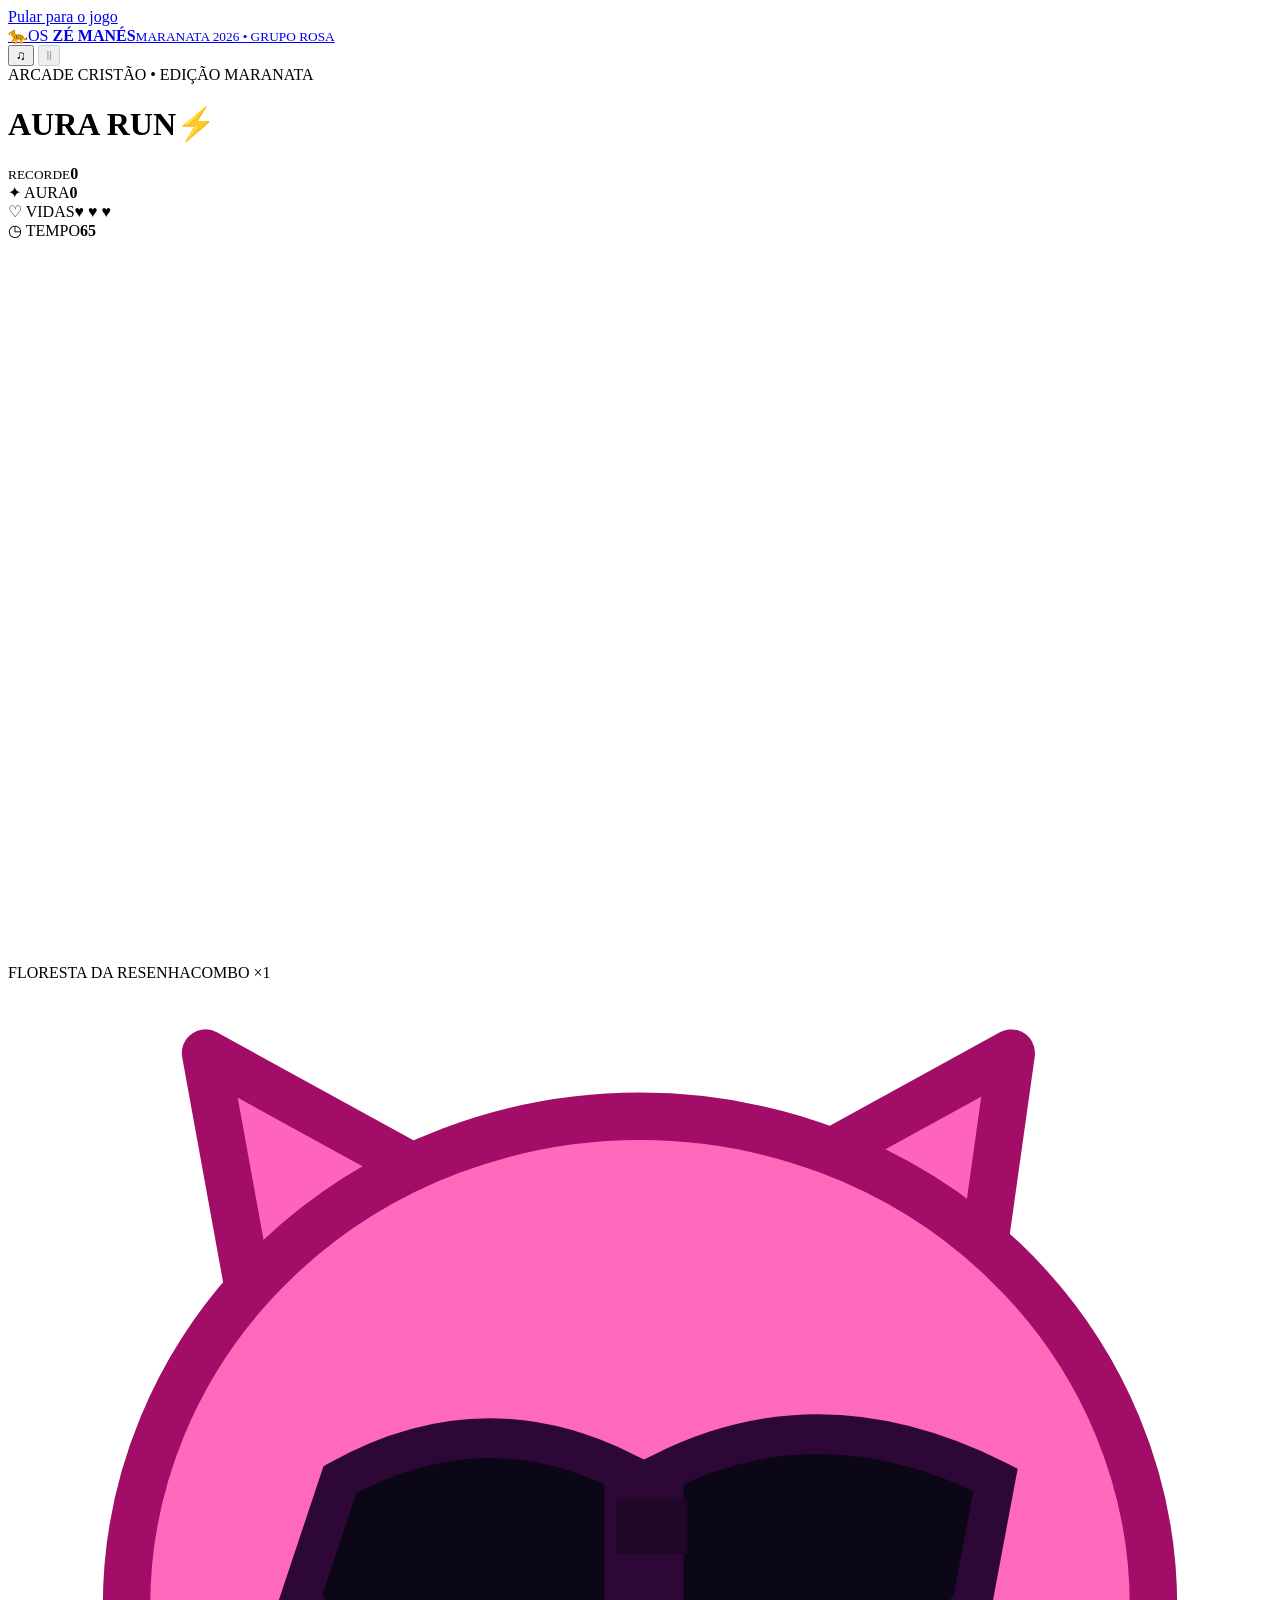
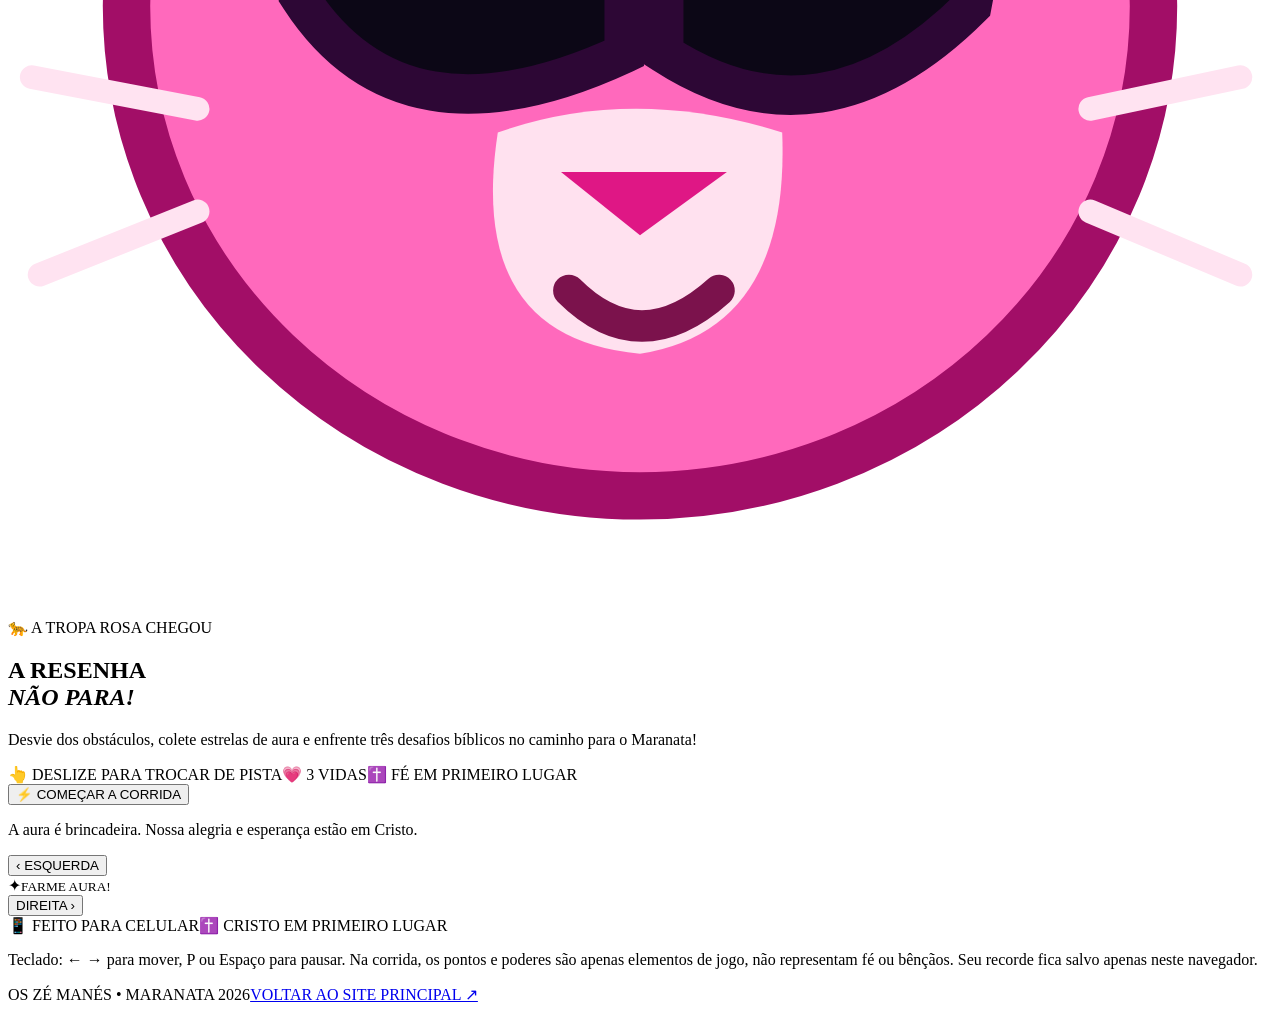
==== jogo/index.html @ 06d8c6da "feat(game): criar página mobile-first Aura Run com HUD e telas do jogo" ====
<!doctype html>
<html lang="pt-BR">
<head>
<meta charset="utf-8">
<meta name="viewport" content="width=device-width, initial-scale=1, viewport-fit=cover">
<meta name="theme-color" content="#15051d">
<meta name="description" content="AURA RUN: um jogo 2D dos Zé Manés para o Maranata 2026. Corra com a Pantera Rosa, colete aura e responda desafios bíblicos!">
<meta property="og:title" content="🐆 AURA RUN — Os Zé Manés">
<meta property="og:description" content="A pantera rosa entrou na corrida! Quantos pontos de aura você consegue farmar?">
<meta property="og:image" content="https://os-mais-mais.vercel.app/assets/2ce24947-ec7f-4dc3-8f23-1fa68746e07c.png">
<meta property="og:type" content="website">
<title>AURA RUN — Os Zé Manés | Maranata 2026</title>
<link rel="icon" type="image/svg+xml" href="favicon.svg">
<link rel="stylesheet" href="game.css">
<script src="game.js" defer></script>
</head>
<body>
<a class="skip" href="#game">Pular para o jogo</a>
<div class="app">
  <header class="app-header">
    <a class="brand" href="/" aria-label="Voltar ao site dos Zé Manés">
      <span class="brand-icon" aria-hidden="true">🐆</span><span>OS <strong>ZÉ MANÉS</strong><small>MARANATA 2026 • GRUPO ROSA</small></span>
    </a>
    <div class="top-actions">
      <button class="small-button" id="soundButton" type="button" aria-pressed="false" title="Ativar ou silenciar efeitos sonoros" aria-label="Ativar som">♫</button>
      <button class="small-button" id="pauseButton" type="button" aria-label="Pausar o jogo" title="Pausar" disabled>Ⅱ</button>
    </div>
  </header>
  <main>
    <div class="title-row">
      <div><div class="eyebrow"><span class="spark"></span> ARCADE CRISTÃO • EDIÇÃO MARANATA</div><h1>AURA <span>RUN</span><span class="title-bolt">⚡</span></h1></div>
      <div class="best-chip"><small>RECORDE</small><strong id="bestScore">0</strong></div>
    </div>
    <section id="game" class="game-shell" aria-label="Jogo Aura Run">
      <div class="hud" aria-label="Pontuação e status">
        <div class="hud-pill"><span>✦ AURA</span><strong id="score">0</strong></div>
        <div class="hud-pill"><span>♡ VIDAS</span><strong id="hearts" class="hearts">♥ ♥ ♥</strong></div>
        <div class="hud-pill"><span>◷ TEMPO</span><strong id="timer">65</strong></div>
      </div>
      <canvas id="gameCanvas" width="420" height="720" role="img" aria-label="Corrida 2D de três pistas. Use os botões ou arraste para mudar de pista e coletar estrelas rosa.">Seu navegador não suporta Canvas. Tente um navegador atualizado.</canvas>
      <div class="world-bottom"><span id="zoneName">FLORESTA DA RESENHA</span><span id="comboText">COMBO ×1</span></div>
      <div class="toast" id="gameToast" role="status" aria-live="polite"></div>
      <section class="overlay" id="startOverlay" aria-labelledby="startTitle">
        <div class="overlay-inner intro-panel">
          <div class="mascot-ring"><svg class="intro-cat" viewBox="0 0 160 156" role="img" aria-label="Pantera rosa de óculos"><path d="M35 64 25 9 76 37 127 9 119 66" fill="#ff64bc" stroke="#a20e67" stroke-width="6" stroke-linejoin="round"/><path d="M41 57 38 29 63 47 M116 57 122 29 97 47" fill="#ffd0eb"/><ellipse cx="80" cy="79" rx="65" ry="62" fill="#ff69bc" stroke="#a20e67" stroke-width="6"/><path d="M42 63 Q60 53 78 62 L78 85 Q50 98 37 78Z M83 62 Q103 52 125 63 L122 79 Q103 98 83 85Z" fill="#0c0716" stroke="#2d0735" stroke-width="5"/><path d="M77 69H86" stroke="#1f0826" stroke-width="7"/><path d="M62 95 Q79 89 98 95 Q99 120 80 123 Q58 121 62 95Z" fill="#ffe1ef"/><path d="M70 100 80 108 91 100" fill="#df1785"/><path d="M71 115 Q80 124 90 115" stroke="#7b124c" stroke-width="4" fill="none" stroke-linecap="round"/><path d="M24 92 3 88 M24 105 4 113 M137 92 156 88 M137 105 156 113" stroke="#ffe3f1" stroke-width="3" stroke-linecap="round"/></svg></div>
          <span class="panel-kicker">🐆 A TROPA ROSA CHEGOU</span>
          <h2 id="startTitle">A RESENHA<br><em>NÃO PARA!</em></h2>
          <p>Desvie dos obstáculos, colete estrelas de aura e enfrente três desafios bíblicos no caminho para o Maranata!</p>
          <div class="howto"><span>👆 DESLIZE PARA TROCAR DE PISTA</span><span>💗 3 VIDAS</span><span>✝️ FÉ EM PRIMEIRO LUGAR</span></div>
          <button id="startButton" type="button" class="action primary">⚡ COMEÇAR A CORRIDA</button>
          <p class="panel-footnote">A aura é brincadeira. Nossa alegria e esperança estão em Cristo.</p>
        </div>
      </section>
      <section class="overlay" id="quizOverlay" aria-labelledby="quizTitle" hidden>
        <div class="overlay-inner quiz-panel">
          <span id="quizProgress" class="panel-kicker">📖 DESAFIO BÍBLICO 1/3</span>
          <h2 id="quizTitle">HORA DA PALAVRA!</h2>
          <p id="quizQuestion" class="quiz-question"></p>
          <div id="quizChoices" class="quiz-choices" role="group" aria-label="Alternativas da pergunta"></div>
          <p id="quizFeedback" class="quiz-feedback" role="status"></p>
          <button id="quizNext" class="action primary" type="button" hidden>CONTINUAR CORRIDA →</button>
          <div class="quiz-ref" id="quizReference"></div>
        </div>
      </section>
      <section class="overlay" id="pauseOverlay" aria-labelledby="pauseTitle" hidden>
        <div class="overlay-inner pause-panel">
          <div class="panel-kicker">PAUSA NA RESENHA</div><h2 id="pauseTitle">TÁ TUDO BEM! 🐆</h2><p>Respira e volta quando estiver pronto.</p>
          <button class="action primary" id="resumeButton" type="button">▶ CONTINUAR</button>
          <button class="action secondary" id="exitButton" type="button">↻ COMEÇAR DE NOVO</button>
        </div>
      </section>
      <section class="overlay" id="endOverlay" aria-labelledby="endTitle" hidden>
        <div class="overlay-inner result-panel">
          <div id="endIcon" class="result-icon" aria-hidden="true">🏆</div><span id="endTag" class="panel-kicker">MARANATA 2026</span>
          <h2 id="endTitle">VOCÊ É LENDÁRIO!</h2>
          <div class="result-score"><small>AURA FARMADA</small><strong id="finalScore">0</strong></div>
          <p id="endMessage"></p>
          <div class="result-reference">“Oh! Quão bom e quão suave é que os irmãos vivam em união!” — Salmos 133:1</div>
          <button id="playAgain" class="action primary" type="button">↻ JOGAR NOVAMENTE</button>
          <button id="shareButton" class="action secondary" type="button">📲 DESAFIAR OS AMIGOS</button>
          <a class="text-link" href="/">← VOLTAR AO SITE DOS ZÉ MANÉS</a>
        </div>
      </section>
    </section>
    <div class="controls" aria-label="Controles da pantera">
      <button id="leftButton" type="button" aria-label="Mover para esquerda"><span aria-hidden="true">‹</span> ESQUERDA</button>
      <div class="control-center"><span>✦</span><small>FARME AURA!</small></div>
      <button id="rightButton" type="button" aria-label="Mover para direita">DIREITA <span aria-hidden="true">›</span></button>
    </div>
    <div class="bottom-row"><span>📱 FEITO PARA CELULAR</span><span>✝️ CRISTO EM PRIMEIRO LUGAR</span></div>
    <p class="game-disclaimer">Teclado: ← → para mover, P ou Espaço para pausar. Na corrida, os pontos e poderes são apenas elementos de jogo, não representam fé ou bênçãos. Seu recorde fica salvo apenas neste navegador.</p>
  </main>
  <footer><span>OS ZÉ MANÉS • MARANATA 2026</span><a href="/">VOLTAR AO SITE PRINCIPAL ↗</a></footer>
</div>
</body>
</html>
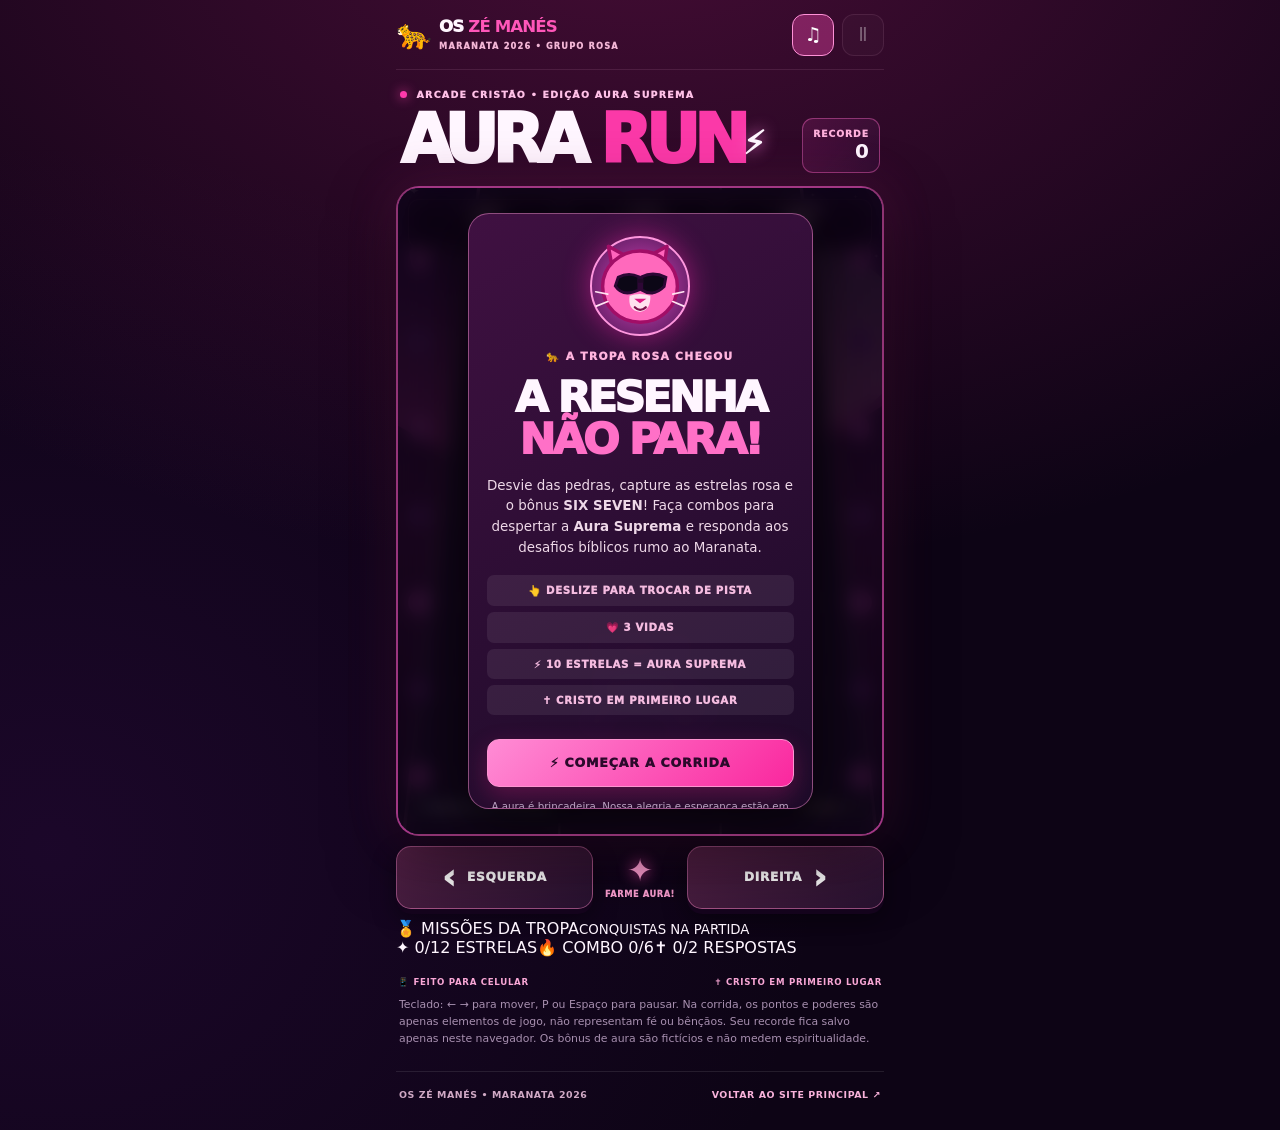
==== commit 23de527a: "feat(aura-run): adicionar HUD de aura suprema, missões e card de resultado" ====
--- a/jogo/index.html
+++ b/jogo/index.html
@@ -9,7 +9,7 @@
 <meta property="og:description" content="A pantera rosa entrou na corrida! Quantos pontos de aura você consegue farmar?">
 <meta property="og:image" content="https://os-mais-mais.vercel.app/assets/2ce24947-ec7f-4dc3-8f23-1fa68746e07c.png">
 <meta property="og:type" content="website">
-<title>AURA RUN — Os Zé Manés | Maranata 2026</title>
+<title>AURA RUN V2 — Os Zé Manés | Maranata 2026</title>
 <link rel="icon" type="image/svg+xml" href="favicon.svg">
 <link rel="stylesheet" href="game.css">
 <script src="game.js" defer></script>
@@ -28,7 +28,7 @@
   </header>
   <main>
     <div class="title-row">
-      <div><div class="eyebrow"><span class="spark"></span> ARCADE CRISTÃO • EDIÇÃO MARANATA</div><h1>AURA <span>RUN</span><span class="title-bolt">⚡</span></h1></div>
+      <div><div class="eyebrow"><span class="spark"></span> ARCADE CRISTÃO • EDIÇÃO AURA SUPREMA</div><h1>AURA <span>RUN</span><span class="title-bolt">⚡</span></h1></div>
       <div class="best-chip"><small>RECORDE</small><strong id="bestScore">0</strong></div>
     </div>
     <section id="game" class="game-shell" aria-label="Jogo Aura Run">
@@ -38,6 +38,8 @@
         <div class="hud-pill"><span>◷ TEMPO</span><strong id="timer">65</strong></div>
       </div>
       <canvas id="gameCanvas" width="420" height="720" role="img" aria-label="Corrida 2D de três pistas. Use os botões ou arraste para mudar de pista e coletar estrelas rosa.">Seu navegador não suporta Canvas. Tente um navegador atualizado.</canvas>
+      <div id="feverMeter" class="fever-meter" aria-label="Progresso para aura suprema"><div class="fever-label"><span id="feverText">✦ AURA SUPREMA</span><strong id="feverCount">0 / 10</strong></div><div class="fever-track"><span id="feverFill"></span></div></div>
+      <div class="fever-announce" id="feverAnnounce" aria-hidden="true">⚡ AURA SUPREMA! ⚡</div>
       <div class="world-bottom"><span id="zoneName">FLORESTA DA RESENHA</span><span id="comboText">COMBO ×1</span></div>
       <div class="toast" id="gameToast" role="status" aria-live="polite"></div>
       <section class="overlay" id="startOverlay" aria-labelledby="startTitle">
@@ -45,8 +47,8 @@
           <div class="mascot-ring"><svg class="intro-cat" viewBox="0 0 160 156" role="img" aria-label="Pantera rosa de óculos"><path d="M35 64 25 9 76 37 127 9 119 66" fill="#ff64bc" stroke="#a20e67" stroke-width="6" stroke-linejoin="round"/><path d="M41 57 38 29 63 47 M116 57 122 29 97 47" fill="#ffd0eb"/><ellipse cx="80" cy="79" rx="65" ry="62" fill="#ff69bc" stroke="#a20e67" stroke-width="6"/><path d="M42 63 Q60 53 78 62 L78 85 Q50 98 37 78Z M83 62 Q103 52 125 63 L122 79 Q103 98 83 85Z" fill="#0c0716" stroke="#2d0735" stroke-width="5"/><path d="M77 69H86" stroke="#1f0826" stroke-width="7"/><path d="M62 95 Q79 89 98 95 Q99 120 80 123 Q58 121 62 95Z" fill="#ffe1ef"/><path d="M70 100 80 108 91 100" fill="#df1785"/><path d="M71 115 Q80 124 90 115" stroke="#7b124c" stroke-width="4" fill="none" stroke-linecap="round"/><path d="M24 92 3 88 M24 105 4 113 M137 92 156 88 M137 105 156 113" stroke="#ffe3f1" stroke-width="3" stroke-linecap="round"/></svg></div>
           <span class="panel-kicker">🐆 A TROPA ROSA CHEGOU</span>
           <h2 id="startTitle">A RESENHA<br><em>NÃO PARA!</em></h2>
-          <p>Desvie dos obstáculos, colete estrelas de aura e enfrente três desafios bíblicos no caminho para o Maranata!</p>
-          <div class="howto"><span>👆 DESLIZE PARA TROCAR DE PISTA</span><span>💗 3 VIDAS</span><span>✝️ FÉ EM PRIMEIRO LUGAR</span></div>
+          <p>Desvie das pedras, capture as estrelas rosa e o bônus <strong>SIX SEVEN</strong>! Faça combos para despertar a <strong>Aura Suprema</strong> e responda aos desafios bíblicos rumo ao Maranata.</p>
+          <div class="howto"><span>👆 DESLIZE PARA TROCAR DE PISTA</span><span>💗 3 VIDAS</span><span>⚡ 10 ESTRELAS = AURA SUPREMA</span><span>✝️ CRISTO EM PRIMEIRO LUGAR</span></div>
           <button id="startButton" type="button" class="action primary">⚡ COMEÇAR A CORRIDA</button>
           <p class="panel-footnote">A aura é brincadeira. Nossa alegria e esperança estão em Cristo.</p>
         </div>
@@ -73,11 +75,11 @@
         <div class="overlay-inner result-panel">
           <div id="endIcon" class="result-icon" aria-hidden="true">🏆</div><span id="endTag" class="panel-kicker">MARANATA 2026</span>
           <h2 id="endTitle">VOCÊ É LENDÁRIO!</h2>
-          <div class="result-score"><small>AURA FARMADA</small><strong id="finalScore">0</strong></div>
+          <div class="result-score"><small>AURA FARMADA</small><strong id="finalScore">0</strong></div><div class="result-missions" id="endMissions" aria-label="Conquistas desta partida"></div>
           <p id="endMessage"></p>
           <div class="result-reference">“Oh! Quão bom e quão suave é que os irmãos vivam em união!” — Salmos 133:1</div>
           <button id="playAgain" class="action primary" type="button">↻ JOGAR NOVAMENTE</button>
-          <button id="shareButton" class="action secondary" type="button">📲 DESAFIAR OS AMIGOS</button>
+          <button id="shareButton" class="action secondary" type="button">📲 DESAFIAR OS AMIGOS</button><button id="saveCardButton" class="action secondary" type="button">🖼️ SALVAR CARD DE AURA</button>
           <a class="text-link" href="/">← VOLTAR AO SITE DOS ZÉ MANÉS</a>
         </div>
       </section>
@@ -87,8 +89,9 @@
       <div class="control-center"><span>✦</span><small>FARME AURA!</small></div>
       <button id="rightButton" type="button" aria-label="Mover para direita">DIREITA <span aria-hidden="true">›</span></button>
     </div>
+    <section class="missions" aria-label="Missões de aura da partida"><div class="missions-title"><span>🏅 MISSÕES DA TROPA</span><small>CONQUISTAS NA PARTIDA</small></div><div class="mission-list"><span class="mission" id="missionStars">✦ 0/12 ESTRELAS</span><span class="mission" id="missionStreak">🔥 COMBO 0/6</span><span class="mission" id="missionQuiz">✝️ 0/2 RESPOSTAS</span></div></section>
     <div class="bottom-row"><span>📱 FEITO PARA CELULAR</span><span>✝️ CRISTO EM PRIMEIRO LUGAR</span></div>
-    <p class="game-disclaimer">Teclado: ← → para mover, P ou Espaço para pausar. Na corrida, os pontos e poderes são apenas elementos de jogo, não representam fé ou bênçãos. Seu recorde fica salvo apenas neste navegador.</p>
+    <p class="game-disclaimer">Teclado: ← → para mover, P ou Espaço para pausar. Na corrida, os pontos e poderes são apenas elementos de jogo, não representam fé ou bênçãos. Seu recorde fica salvo apenas neste navegador. Os bônus de aura são fictícios e não medem espiritualidade.</p>
   </main>
   <footer><span>OS ZÉ MANÉS • MARANATA 2026</span><a href="/">VOLTAR AO SITE PRINCIPAL ↗</a></footer>
 </div>
--- a/jogo/game.css
+++ b/jogo/game.css
@@ -0,0 +1,17 @@
+
+:root{color-scheme:dark;--bg:#0d0415;--panel:#1d0b29;--pink:#fb39a8;--light:#ffafe1;--white:#fff6ff;--muted:#ccafce;--gold:#fff1b6;--outline:#f776c357}
+*,*::before,*::after{box-sizing:border-box}html{scroll-behavior:smooth}body{margin:0;min-height:100%;font-family:system-ui,-apple-system,Segoe UI,Roboto,Arial,sans-serif;color:var(--white);background:radial-gradient(ellipse 120vw 75vw at 50% -9%,#a11a6861,transparent 70%),radial-gradient(ellipse 60vw 55vw at 4% 75%,#58148031,transparent),var(--bg);-webkit-tap-highlight-color:transparent}button{font:inherit;cursor:pointer;touch-action:manipulation}a{color:inherit;text-decoration:none}.skip{position:absolute;left:-9999px;top:4px;z-index:1000;background:#fff;color:#10041a;padding:12px}.skip:focus{left:8px}button:focus-visible,a:focus-visible,input:focus-visible{outline:3px solid #fff;outline-offset:3px}
+.app{width:min(520px,100%);margin:0 auto;padding:0 12px max(20px,env(safe-area-inset-bottom));min-height:100dvh}.app-header{height:70px;display:flex;align-items:center;justify-content:space-between;gap:10px;border-bottom:1px solid #ffb4e21c}.brand{display:flex;align-items:center;gap:8px;font-size:1.04rem;line-height:1.1;font-weight:1000;letter-spacing:-.055em}.brand strong{color:#ff56b9}.brand small{display:block;font-size:.51rem;letter-spacing:.15em;color:#f2b5d5;margin-top:6px}.brand-icon{font-size:1.8rem}.top-actions{display:flex;gap:8px}.small-button{min-width:42px;height:42px;border-radius:12px;border:1px solid #ffc5e34b;background:#fff1;color:#fff;font-size:1.2rem}.small-button:hover:not(:disabled){background:#fb63bd3b}.small-button:disabled{opacity:.35;cursor:not-allowed}.small-button[aria-pressed="true"]{background:#ff4db75c;border-color:#ff91d7}
+.title-row{margin:19px 4px 13px;display:flex;justify-content:space-between;align-items:end;gap:12px}.eyebrow{color:#ffc0e7;font-size:.59rem;letter-spacing:.135em;font-weight:950}.spark{display:inline-block;background:#fe3aac;box-shadow:0 0 12px #fa3dac;width:7px;height:7px;border-radius:50%;margin-right:5px}.title-row h1{font-weight:1000;letter-spacing:-.095em;font-size:clamp(2.5rem,10vw,4.2rem);line-height:.95;margin:9px 0 0;white-space:nowrap}.title-row h1 span:first-child{color:var(--pink)}.title-bolt{font-size:.48em;vertical-align:middle;filter:drop-shadow(0 0 8px #ff7ada)}.best-chip{border:1px solid #ff69c66d;min-width:75px;border-radius:11px;background:linear-gradient(130deg,#5b1448aa,#34123b77);padding:9px 10px;text-align:right}.best-chip small{display:block;color:#ffb0dc;letter-spacing:.1em;font-size:.58rem;font-weight:950}.best-chip strong{font-size:1.25rem;display:block;font-variant-numeric:tabular-nums}
+.game-shell{position:relative;border:2px solid #ff5ab982;border-radius:23px;overflow:hidden;isolation:isolate;background:linear-gradient(#160b27,#41124e);box-shadow:0 23px 65px #0008,0 0 50px #fb38ad2b;height:clamp(385px,calc(100dvh - 276px),660px);min-height:385px;touch-action:pan-y}
+.game-shell canvas{display:block;width:100%;height:100%;touch-action:none}
+.hud{pointer-events:none;position:absolute;left:10px;right:10px;top:11px;z-index:4;display:flex;justify-content:space-between;gap:7px}.hud-pill{padding:7px 10px 8px;flex:1;background:#1a081fe8;backdrop-filter:blur(8px);border:1px solid #ff9cce69;border-radius:11px;display:flex;flex-direction:column;align-items:center;min-width:0;box-shadow:0 7px 20px #0006}.hud-pill span{font-size:.52rem;font-weight:1000;letter-spacing:.13em;color:#ffc0e3;white-space:nowrap}.hud-pill strong{font-size:1.16rem;font-variant-numeric:tabular-nums;margin-top:1px}.hearts{letter-spacing:.03em;color:#ff67b9}
+.world-bottom{position:absolute;bottom:12px;left:10px;right:10px;z-index:3;pointer-events:none;display:flex;justify-content:space-between;gap:8px;align-items:center}.world-bottom span{font-size:.54rem;font-weight:950;letter-spacing:.115em;border-radius:100px;padding:8px 11px;border:1px solid #ffd7ec2b;background:#130820c9;backdrop-filter:blur(6px);white-space:nowrap}.world-bottom span:last-child{color:#ffe0b2}
+.toast{position:absolute;z-index:10;left:50%;top:19%;transform:translate(-50%,-12px);opacity:0;pointer-events:none;transition:opacity .22s,transform .22s;text-align:center;color:#fff;background:#3b0d38ec;max-width:90%;border:1px solid #ff85ce;padding:9px 15px;border-radius:999px;font-size:.74rem;font-weight:950;box-shadow:0 0 30px #fa56b764}.toast.show{transform:translate(-50%,0);opacity:1}
+.controls{display:flex;align-items:center;justify-content:space-between;gap:10px;margin:10px 0}.controls>button{min-width:0;flex:1;height:63px;border-radius:15px;background:linear-gradient(145deg,#512044,#27112f);border:1px solid #ff89ca79;color:#fff;font-weight:950;letter-spacing:.055em;font-size:.76rem;box-shadow:0 5px 0 #15041d,0 10px 24px #0006;display:flex;gap:11px;align-items:center;justify-content:center;user-select:none}.controls>button span{font-size:2rem;line-height:0}.controls>button:active{transform:translateY(3px);box-shadow:0 2px 0 #15041d}.control-center{display:flex;flex-direction:column;align-items:center;justify-content:center;gap:3px;color:#ff9fd3;min-width:74px}.control-center>span{font-size:1.95rem;line-height:1;text-shadow:0 0 15px #ff4cba}.control-center small{font-size:.51rem;letter-spacing:.08em;font-weight:950}.bottom-row{display:flex;justify-content:space-between;flex-wrap:wrap;gap:10px;color:#f9a7d6;font-size:.54rem;letter-spacing:.08em;font-weight:900;margin:17px 2px 6px}.game-disclaimer{font-size:.68rem;line-height:1.55;color:#a890b0;margin:10px 3px 24px}footer{border-top:1px solid #ffffff18;display:flex;align-items:center;justify-content:space-between;gap:10px;padding:17px 3px 10px;font-size:.59rem;letter-spacing:.06em;color:#d0a9c5;font-weight:850}footer a{color:#f8b2da}
+.overlay[hidden],#quizNext[hidden]{display:none!important}.overlay{position:absolute;inset:0;z-index:7;display:flex;justify-content:center;align-items:center;padding:clamp(12px,3vw,25px);overflow-y:auto;background:#09020fbc;backdrop-filter:blur(9px)}.overlay-inner{width:min(100%,345px);max-height:100%;overflow-y:auto;padding:clamp(15px,3.5vw,25px);border-radius:21px;background:linear-gradient(150deg,#421144f5,#1c0b29f6);border:1px solid #ff94d47b;box-shadow:0 14px 60px #000b;text-align:center;scrollbar-width:thin}.panel-kicker{font-size:.67rem;font-weight:1000;letter-spacing:.12em;color:#ffb4de}.overlay h2{font-size:clamp(1.5rem,6vw,2.7rem);line-height:.97;letter-spacing:-.07em;font-weight:1000;margin:13px 0 15px}.overlay h2 em{font-style:normal;color:#ff70c7}.overlay p{font-size:.84rem;line-height:1.55;color:#eed8e8;margin:12px 0}.intro-panel{padding:22px 18px}.mascot-ring{width:100px;height:100px;border-radius:50%;background:radial-gradient(circle,#db44bc,#491653);border:2px solid #ff96de;box-shadow:0 0 28px #ff28b07c;margin:0 auto 9px;display:grid;place-items:center;animation:float 3.5s ease-in-out infinite}.intro-cat{width:92px;height:92px}.howto{display:grid;gap:6px;margin:16px 0}.howto span{display:block;border-radius:7px;background:#ffffff13;padding:9px 8px;color:#f5bce0;font-size:.64rem;font-weight:950;letter-spacing:.065em}.action{border:1px solid #ff79c6;border-radius:12px;font-size:.79rem;letter-spacing:.06em;font-weight:1000;padding:14px 16px;min-height:48px;width:100%;margin-top:8px}.primary{background:linear-gradient(135deg,#ff8cd5,#fa279e);border:1px solid #fc94d0;color:#2c092b;box-shadow:0 9px 24px #fe238e40}.primary:hover{filter:brightness(1.09)}.secondary{background:#ffffff0c;color:#fff}.secondary:hover{background:#ffffff20}.panel-footnote{font-size:.64rem!important;color:#bca3c2!important;margin-bottom:0!important}
+.quiz-question{font-weight:800!important;color:white!important;font-size:1rem!important;line-height:1.35!important}.quiz-choices{display:grid;gap:8px;margin:12px 0}.quiz-choices button{text-align:left;padding:11px 12px;min-height:43px;border:1px solid #ffbee240;border-radius:9px;background:#fff1;color:white;font-weight:800;font-size:.8rem}.quiz-choices button:hover:not(:disabled){border-color:#ff93d7;background:#fa8aca28}.quiz-choices button:disabled{cursor:default}.quiz-choices button.correct{background:#28644877;border-color:#a8efc4;opacity:1}.quiz-choices button.wrong{background:#83315777;border-color:#ffc4d6}.quiz-feedback{min-height:18px;font-size:.77rem!important;color:#ffe3e3!important}.quiz-ref{font-size:.64rem;font-weight:900;letter-spacing:.1em;color:#ffe1a1;margin-top:9px}.result-icon{font-size:2.2rem;filter:drop-shadow(0 0 10px #ff9cda)}.result-score{display:grid;gap:3px;padding:12px;background:#0c061b9e;border:1px solid #ff6fbb6a;border-radius:15px}.result-score small{font-size:.64rem;color:#ffb9de;font-weight:900;letter-spacing:.1em}.result-score strong{font-size:2.7rem;color:#fff;line-height:1.1}.result-reference{font-size:.67rem;color:#ffe1a6;line-height:1.55;margin:12px 0}.text-link{display:inline-block;color:#ffc9e7;font-size:.65rem;font-weight:850;margin-top:14px}
+@keyframes float{50%{transform:translateY(-5px)}}@media(min-width:700px){.app{padding-left:16px;padding-right:16px}.game-shell{height:650px}.bottom-row{margin-top:20px}}
+@media(max-width:365px){.app{padding:0 7px max(14px,env(safe-area-inset-bottom))}.brand{font-size:.9rem}.brand small{font-size:.45rem}.title-row h1{font-size:2.55rem}.game-shell{height:clamp(350px,calc(100dvh - 259px),610px);min-height:350px}.overlay{padding:8px}.overlay-inner{padding:12px}.intro-panel{padding:14px 12px}.mascot-ring{width:76px;height:76px}.intro-cat{width:72px;height:72px}.overlay h2{margin:8px 0;font-size:1.7rem}.overlay p{margin:8px 0;font-size:.76rem}.howto{gap:4px;margin:9px 0}.howto span{padding:6px}.controls>button{height:58px;font-size:.65rem}.control-center{min-width:59px}}
+@media(max-height:720px){.app-header{height:58px}.title-row{margin:12px 2px 8px}.game-shell{height:clamp(320px,calc(100dvh - 250px),600px);min-height:320px}.controls>button{height:53px}.control-center>span{font-size:1.5rem}.bottom-row{margin:10px 2px 4px}.intro-panel .panel-footnote{display:none}.overlay-inner{max-height:100%;padding:12px 14px}.mascot-ring{width:70px;height:70px}.intro-cat{width:68px;height:68px}.howto{gap:3px;margin:8px 0}.howto span{padding:5px;font-size:.59rem}}
+@media(prefers-reduced-motion:reduce){*,*::before,*::after{animation:none!important;transition:none!important;scroll-behavior:auto!important}}
